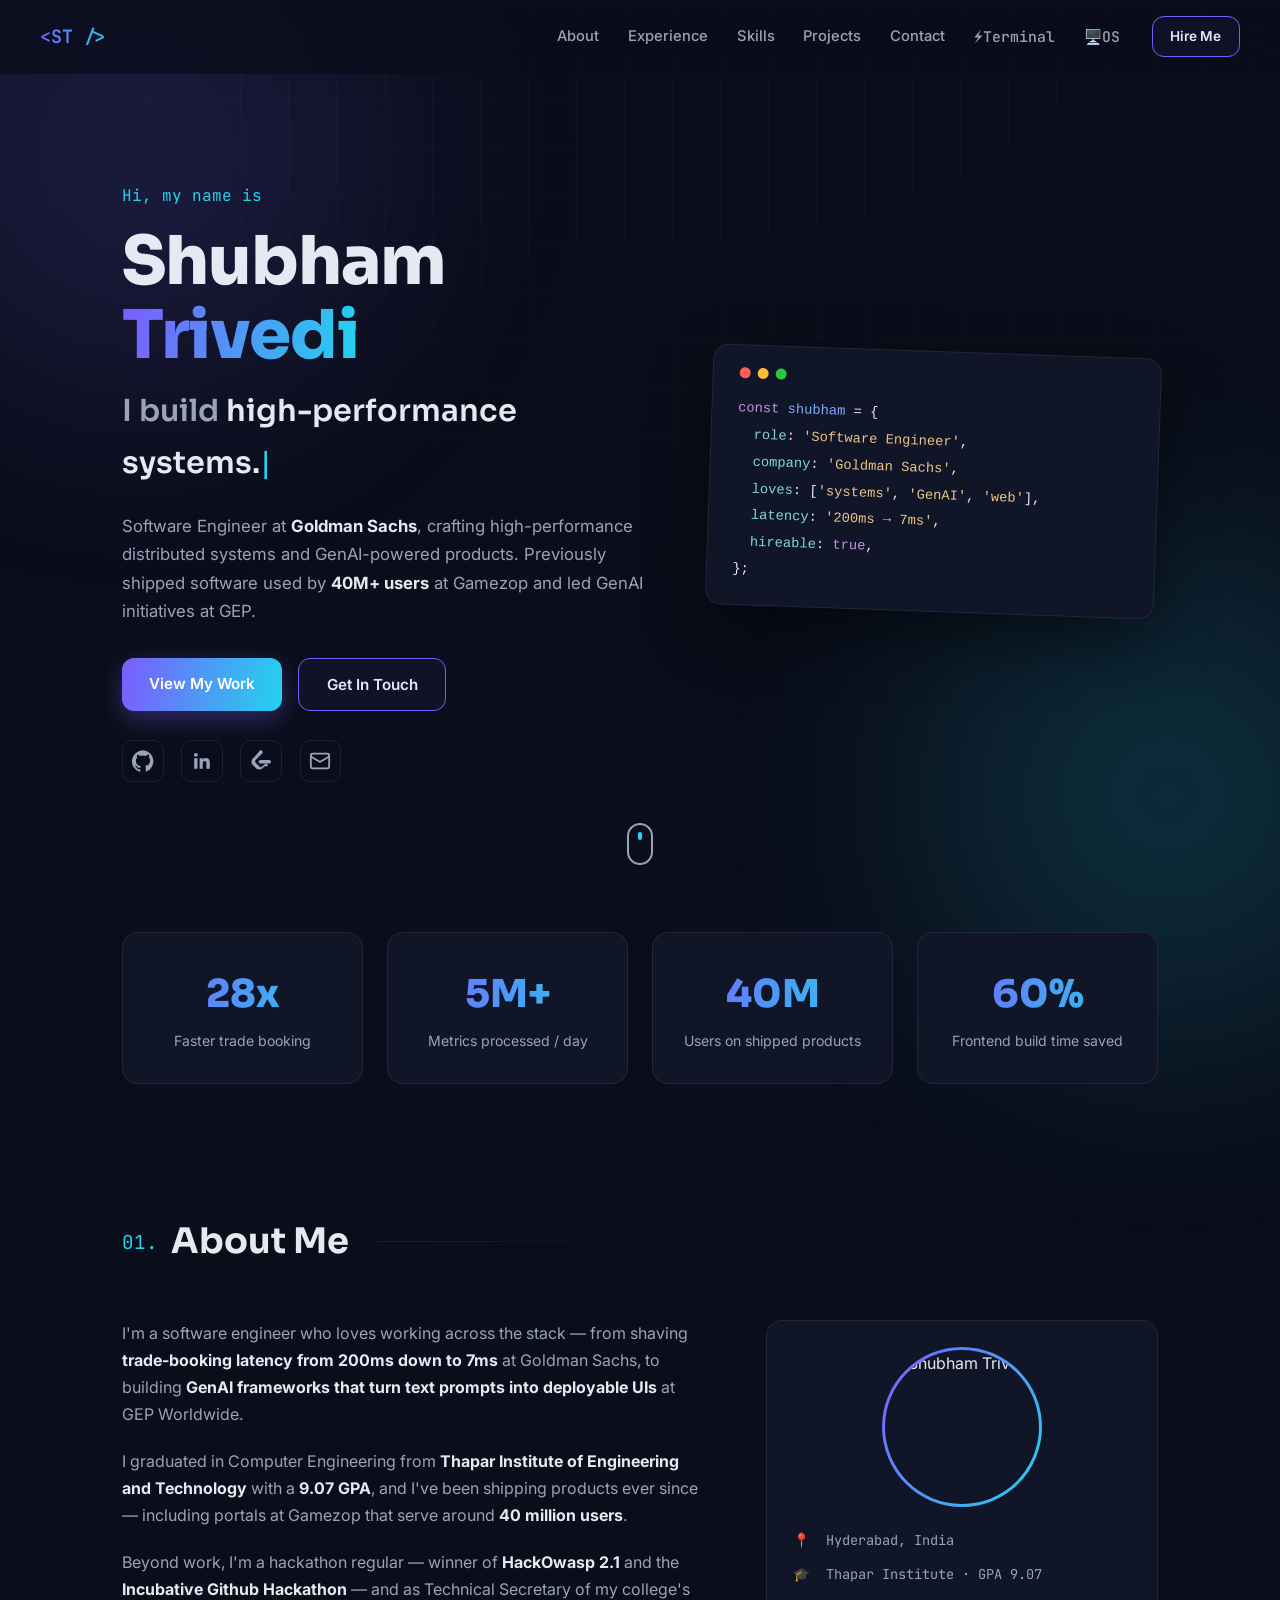
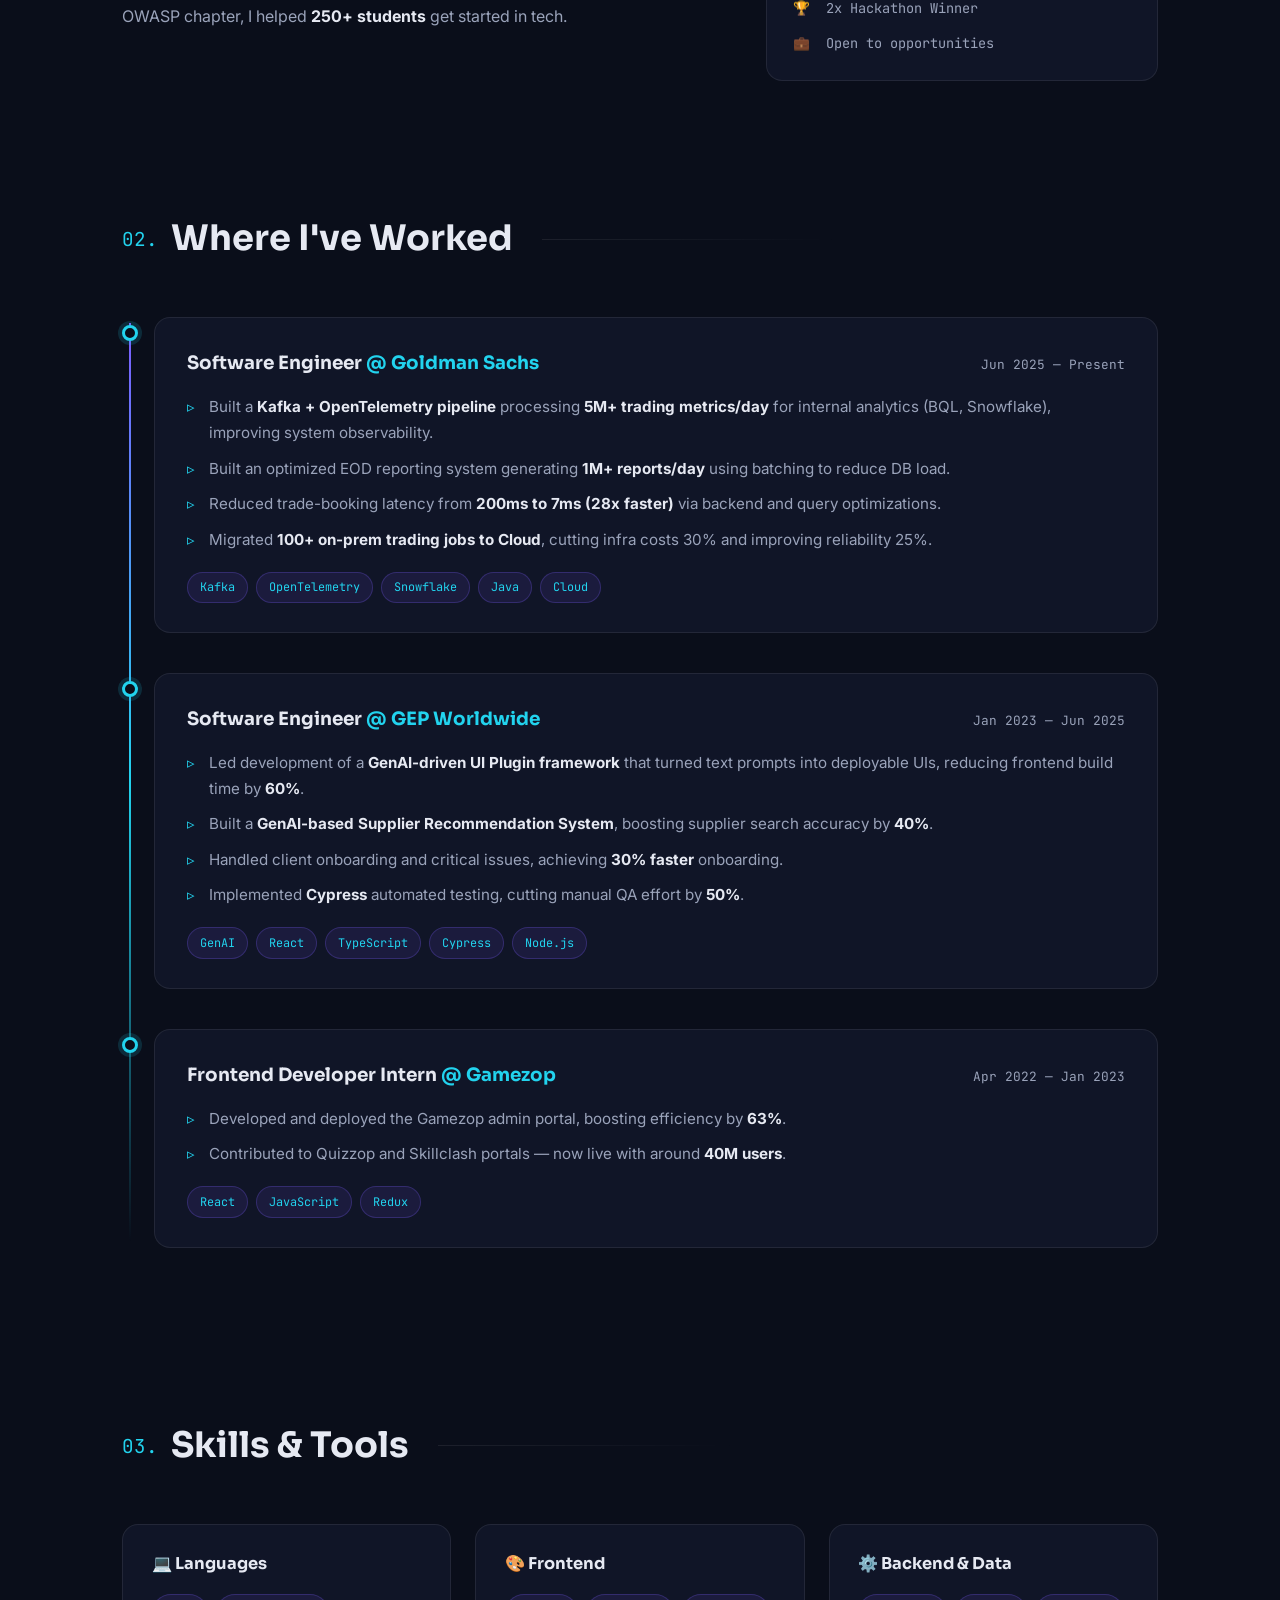
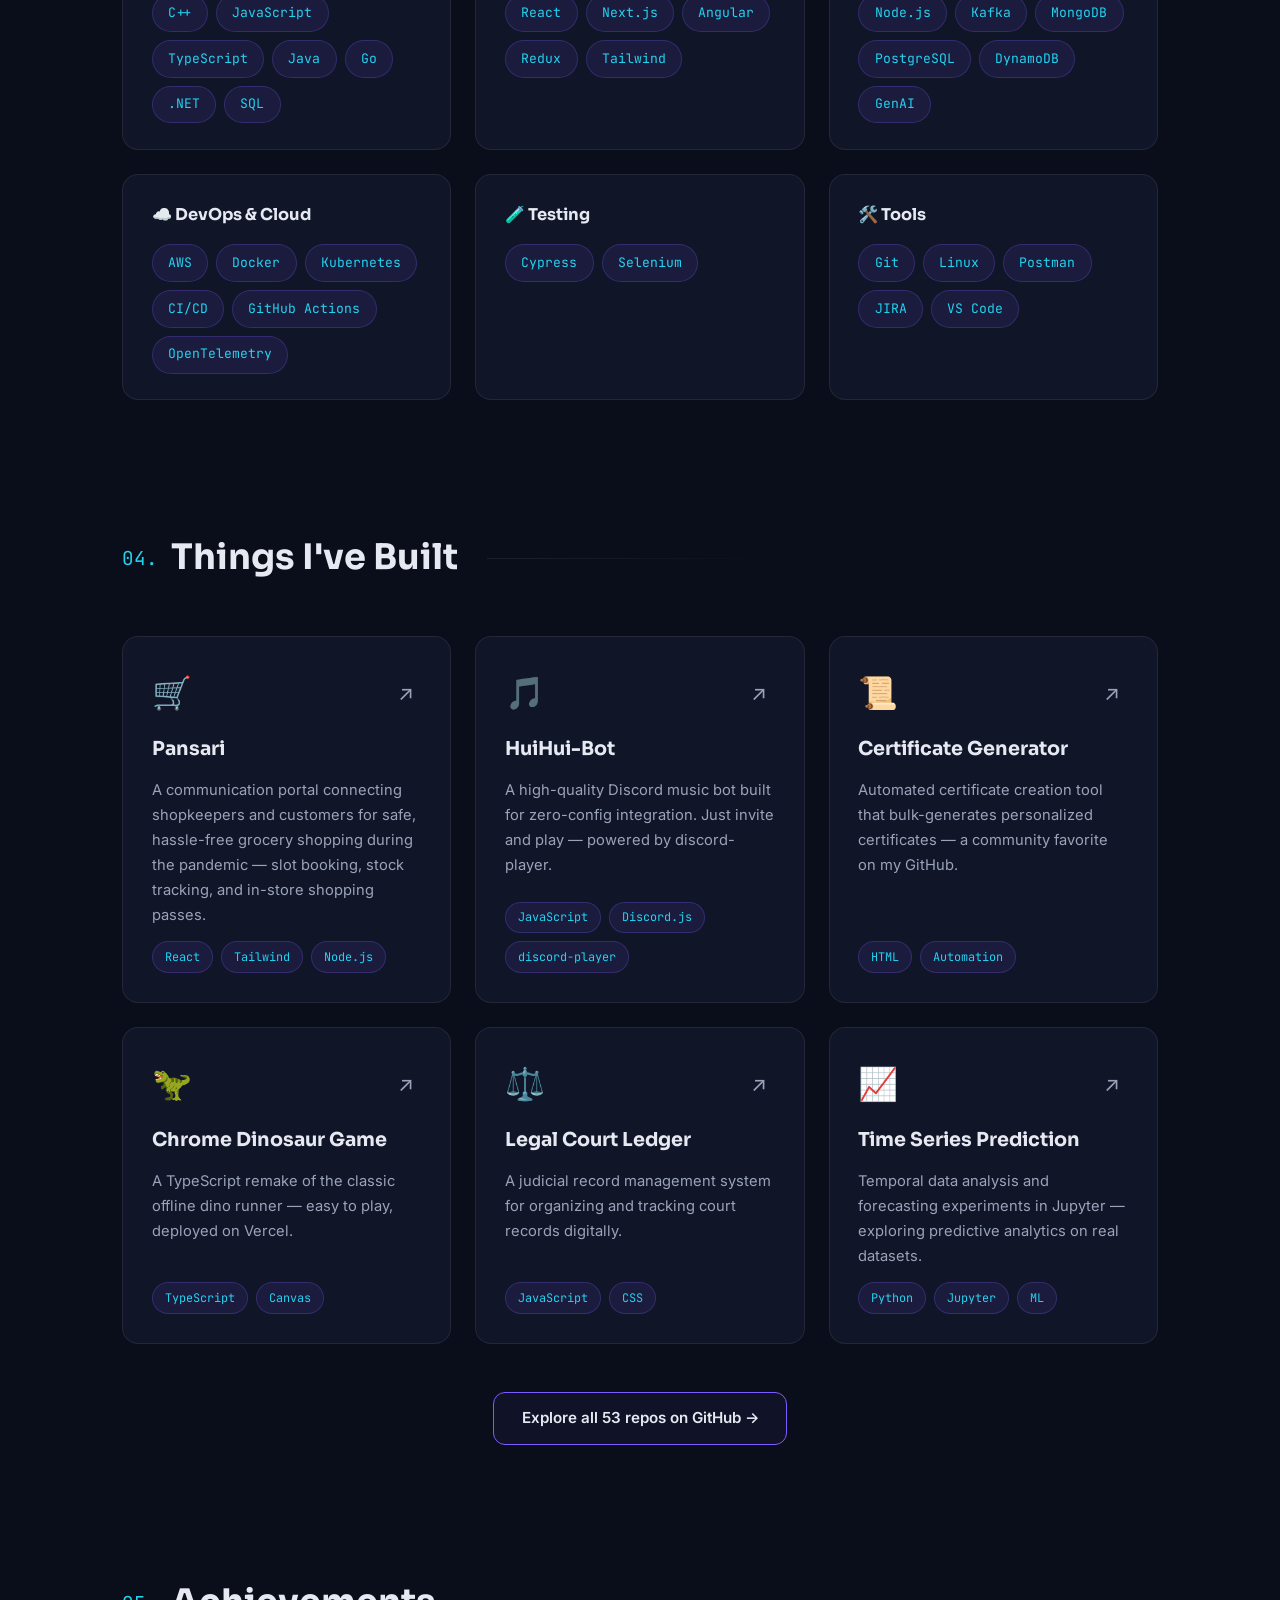
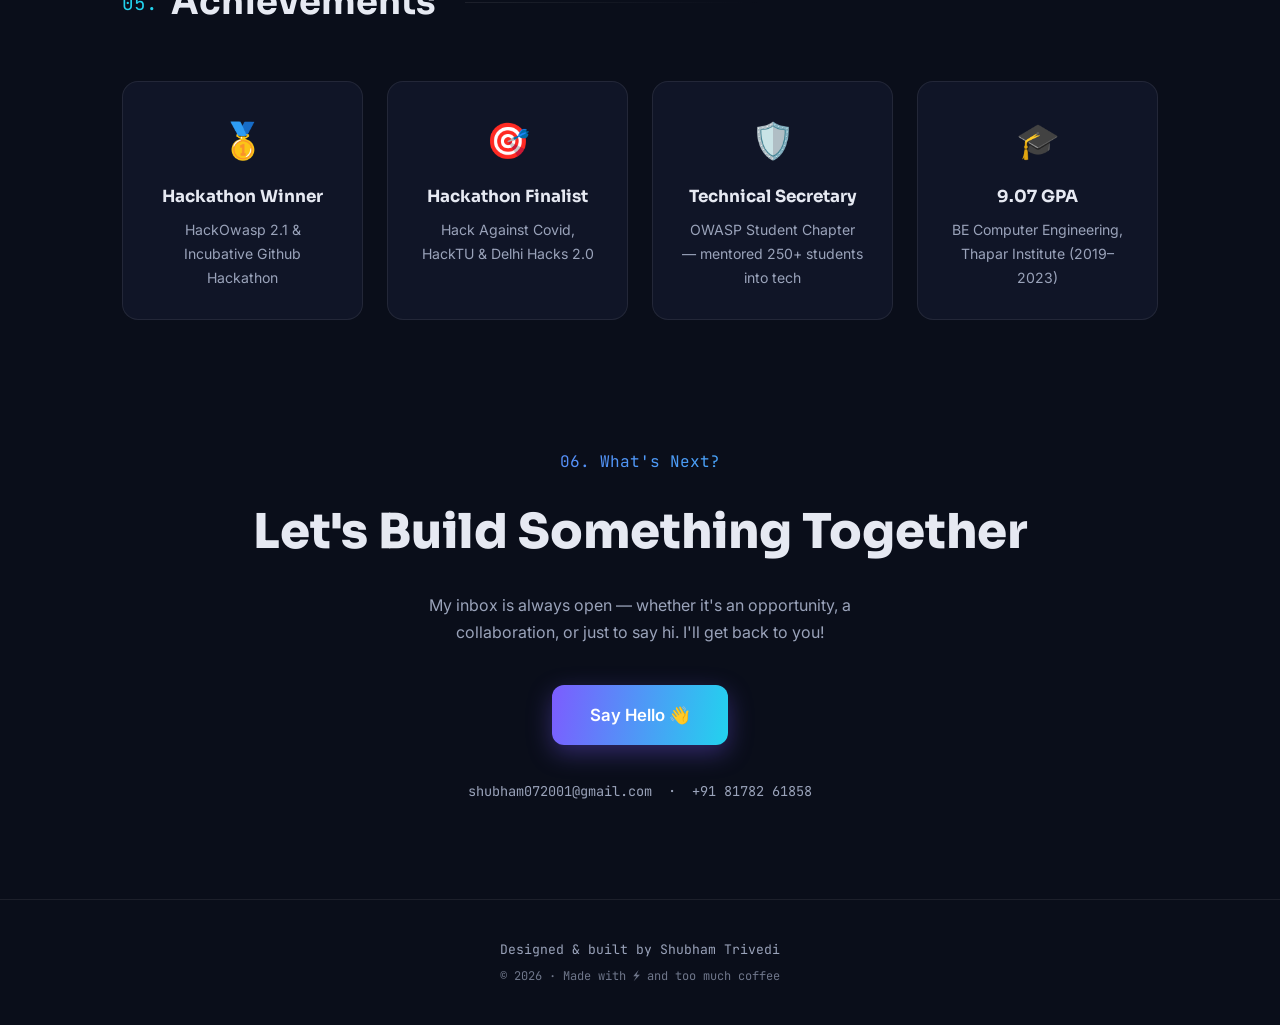
==== classic.html @ e71f54a2 "Portfolio: SHBM Terminal + SHBM-OS + Classic Co-Authored-By: Claude Fable 5 <noreply@anthropic.com>" ====
<!DOCTYPE html>
<html lang="en">
<head>
  <meta charset="UTF-8" />
  <meta name="viewport" content="width=device-width, initial-scale=1.0" />
  <title>Shubham Trivedi — Software Engineer</title>
  <meta name="description" content="Portfolio of Shubham Trivedi — Software Engineer at Goldman Sachs. Full-stack, distributed systems & GenAI." />
  <link rel="icon" href="data:image/svg+xml,<svg xmlns='http://www.w3.org/2000/svg' viewBox='0 0 100 100'><text y='.9em' font-size='90'>⚡</text></svg>" />
  <link rel="preconnect" href="https://fonts.googleapis.com" />
  <link rel="preconnect" href="https://fonts.gstatic.com" crossorigin />
  <link href="https://fonts.googleapis.com/css2?family=Sora:wght@400;600;700;800&family=Inter:wght@400;500;600&family=JetBrains+Mono:wght@400;600&display=swap" rel="stylesheet" />
  <link rel="stylesheet" href="style.css" />
</head>
<body>

  <!-- Animated background -->
  <div class="bg-grid" aria-hidden="true"></div>
  <div class="bg-blob blob-1" aria-hidden="true"></div>
  <div class="bg-blob blob-2" aria-hidden="true"></div>

  <!-- ============ NAVBAR ============ -->
  <header class="nav" id="navbar">
    <a href="#home" class="nav-logo">&lt;ST /&gt;</a>
    <nav class="nav-links" id="navLinks">
      <a href="#about">About</a>
      <a href="#experience">Experience</a>
      <a href="#skills">Skills</a>
      <a href="#projects">Projects</a>
      <a href="#contact">Contact</a>
      <a href="index.html" class="mono" title="Trading terminal mode">⚡Terminal</a>
      <a href="os.html" class="mono" title="Desktop OS mode">🖥️OS</a>
    </nav>
    <a class="btn btn-sm btn-outline" href="mailto:shubham072001@gmail.com">Hire Me</a>
    <button class="nav-burger" id="navBurger" aria-label="Menu"><span></span><span></span><span></span></button>
  </header>

  <main>

    <!-- ============ HERO ============ -->
    <section class="hero" id="home">
      <div class="hero-content reveal">
        <p class="hero-kicker mono">Hi, my name is</p>
        <h1 class="hero-name">Shubham <span class="grad">Trivedi</span></h1>
        <h2 class="hero-role">I build <span class="typed" id="typed"></span><span class="cursor">|</span></h2>
        <p class="hero-blurb">
          Software Engineer at <strong>Goldman Sachs</strong>, crafting high-performance
          distributed systems and GenAI-powered products. Previously shipped software
          used by <strong>40M+ users</strong> at Gamezop and led GenAI initiatives at GEP.
        </p>
        <div class="hero-actions">
          <a class="btn btn-primary" href="#projects">View My Work</a>
          <a class="btn btn-outline" href="mailto:shubham072001@gmail.com">Get In Touch</a>
        </div>
        <div class="socials">
          <a href="https://github.com/Greatgabbar" target="_blank" rel="noopener" aria-label="GitHub" title="GitHub">
            <svg viewBox="0 0 24 24" width="22" height="22" fill="currentColor"><path d="M12 .3a12 12 0 0 0-3.8 23.4c.6.1.8-.3.8-.6v-2c-3.3.7-4-1.6-4-1.6-.6-1.4-1.4-1.8-1.4-1.8-1-.7.1-.7.1-.7 1.2 0 1.9 1.2 1.9 1.2 1 1.8 2.8 1.3 3.4 1 .1-.8.4-1.3.8-1.6-2.7-.3-5.5-1.3-5.5-6 0-1.2.5-2.3 1.3-3.1-.1-.4-.6-1.6.1-3.2 0 0 1-.3 3.3 1.2a11.5 11.5 0 0 1 6 0C17.3 4.7 18.3 5 18.3 5c.7 1.6.2 2.8.1 3.2.8.8 1.3 1.9 1.3 3.1 0 4.7-2.8 5.7-5.5 6 .4.4.8 1.1.8 2.2v3.3c0 .3.2.7.8.6A12 12 0 0 0 12 .3"/></svg>
          </a>
          <a href="https://www.linkedin.com/in/shubhamtrivedi07/" target="_blank" rel="noopener" aria-label="LinkedIn" title="LinkedIn">
            <svg viewBox="0 0 24 24" width="22" height="22" fill="currentColor"><path d="M20.4 20.5h-3.6v-5.6c0-1.3 0-3-1.9-3s-2.1 1.4-2.1 2.9v5.7H9.4V9h3.4v1.6c.5-.9 1.6-1.9 3.4-1.9 3.6 0 4.3 2.4 4.3 5.5v6.3zM5.3 7.4a2.1 2.1 0 1 1 0-4.2 2.1 2.1 0 0 1 0 4.2zM7.1 20.5H3.5V9h3.6v11.5z"/></svg>
          </a>
          <a href="https://leetcode.com/GreatGabbar/" target="_blank" rel="noopener" aria-label="LeetCode" title="LeetCode">
            <svg viewBox="0 0 24 24" width="22" height="22" fill="currentColor"><path d="M16.1 17.6l-2.7 2.6a4.6 4.6 0 0 1-3.3 1.2 4.6 4.6 0 0 1-3.2-1.2l-4.1-4.2a4.7 4.7 0 0 1-1.2-3.3c0-1.3.4-2.4 1.2-3.2L7 5.3 10.5.9c.4-.4.9-.5 1.4-.5.6 0 1 .2 1.4.6.4.3.6.8.6 1.3 0 .6-.2 1-.6 1.4L10 7 6.2 10.9c-.4.4-.6.9-.6 1.5s.2 1.1.6 1.5l4.1 4.2c.4.4.9.6 1.5.6s1.1-.2 1.5-.6l2.7-2.6c.4-.4.9-.6 1.4-.6.6 0 1 .2 1.4.6.4.4.6.8.6 1.4 0 .5-.2 1-.6 1.3l.7-.6zm5-6.6h-9.9c-.5 0-1 .2-1.3.6-.4.3-.6.8-.6 1.3s.2 1 .6 1.4c.4.3.8.5 1.3.5h9.9c.5 0 1-.2 1.3-.5.4-.4.6-.9.6-1.4s-.2-1-.6-1.3a1.8 1.8 0 0 0-1.3-.6z"/></svg>
          </a>
          <a href="mailto:shubham072001@gmail.com" aria-label="Email" title="Email">
            <svg viewBox="0 0 24 24" width="22" height="22" fill="none" stroke="currentColor" stroke-width="2"><rect x="2" y="4" width="20" height="16" rx="2"/><path d="m2 7 10 6L22 7"/></svg>
          </a>
        </div>
      </div>
      <div class="hero-visual reveal" aria-hidden="true">
        <div class="code-card">
          <div class="code-dots"><i></i><i></i><i></i></div>
<pre class="mono"><code><span class="c-key">const</span> <span class="c-var">shubham</span> = {
  <span class="c-prop">role</span>: <span class="c-str">'Software Engineer'</span>,
  <span class="c-prop">company</span>: <span class="c-str">'Goldman Sachs'</span>,
  <span class="c-prop">loves</span>: [<span class="c-str">'systems'</span>, <span class="c-str">'GenAI'</span>, <span class="c-str">'web'</span>],
  <span class="c-prop">latency</span>: <span class="c-str">'200ms → 7ms'</span>,
  <span class="c-prop">hireable</span>: <span class="c-key">true</span>,
};</code></pre>
        </div>
      </div>
      <a class="scroll-hint" href="#about" aria-label="Scroll down"><span></span></a>
    </section>

    <!-- ============ STATS ============ -->
    <section class="stats reveal">
      <div class="stat"><span class="stat-num grad" data-count="28" data-suffix="x">0</span><span class="stat-label">Faster trade booking</span></div>
      <div class="stat"><span class="stat-num grad" data-count="5" data-suffix="M+">0</span><span class="stat-label">Metrics processed / day</span></div>
      <div class="stat"><span class="stat-num grad" data-count="40" data-suffix="M">0</span><span class="stat-label">Users on shipped products</span></div>
      <div class="stat"><span class="stat-num grad" data-count="60" data-suffix="%">0</span><span class="stat-label">Frontend build time saved</span></div>
    </section>

    <!-- ============ ABOUT ============ -->
    <section class="section" id="about">
      <h2 class="section-title reveal"><span class="mono section-index">01.</span> About Me</h2>
      <div class="about-grid">
        <div class="about-text reveal">
          <p>
            I'm a software engineer who loves working across the stack — from shaving
            <strong>trade-booking latency from 200ms down to 7ms</strong> at Goldman Sachs, to building
            <strong>GenAI frameworks that turn text prompts into deployable UIs</strong> at GEP Worldwide.
          </p>
          <p>
            I graduated in Computer Engineering from <strong>Thapar Institute of Engineering and Technology</strong>
            with a <strong>9.07 GPA</strong>, and I've been shipping products ever since — including portals at
            Gamezop that serve around <strong>40 million users</strong>.
          </p>
          <p>
            Beyond work, I'm a hackathon regular — winner of <strong>HackOwasp 2.1</strong> and the
            <strong>Incubative Github Hackathon</strong> — and as Technical Secretary of my college's OWASP
            chapter, I helped <strong>250+ students</strong> get started in tech.
          </p>
        </div>
        <div class="about-card reveal">
          <img class="avatar" src="https://avatars.githubusercontent.com/u/63102346?v=4" alt="Shubham Trivedi" />
          <div class="about-facts mono">
            <div><span>📍</span> Hyderabad, India</div>
            <div><span>🎓</span> Thapar Institute · GPA 9.07</div>
            <div><span>🏆</span> 2x Hackathon Winner</div>
            <div><span>💼</span> Open to opportunities</div>
          </div>
        </div>
      </div>
    </section>

    <!-- ============ EXPERIENCE ============ -->
    <section class="section" id="experience">
      <h2 class="section-title reveal"><span class="mono section-index">02.</span> Where I've Worked</h2>
      <div class="timeline">

        <article class="tl-item reveal">
          <div class="tl-dot"></div>
          <div class="tl-card">
            <header class="tl-head">
              <h3>Software Engineer <span class="tl-company">@ Goldman Sachs</span></h3>
              <span class="tl-date mono">Jun 2025 — Present</span>
            </header>
            <ul>
              <li>Built a <strong>Kafka + OpenTelemetry pipeline</strong> processing <strong>5M+ trading metrics/day</strong> for internal analytics (BQL, Snowflake), improving system observability.</li>
              <li>Built an optimized EOD reporting system generating <strong>1M+ reports/day</strong> using batching to reduce DB load.</li>
              <li>Reduced trade-booking latency from <strong>200ms to 7ms (28x faster)</strong> via backend and query optimizations.</li>
              <li>Migrated <strong>100+ on-prem trading jobs to Cloud</strong>, cutting infra costs 30% and improving reliability 25%.</li>
            </ul>
            <div class="tags"><span>Kafka</span><span>OpenTelemetry</span><span>Snowflake</span><span>Java</span><span>Cloud</span></div>
          </div>
        </article>

        <article class="tl-item reveal">
          <div class="tl-dot"></div>
          <div class="tl-card">
            <header class="tl-head">
              <h3>Software Engineer <span class="tl-company">@ GEP Worldwide</span></h3>
              <span class="tl-date mono">Jan 2023 — Jun 2025</span>
            </header>
            <ul>
              <li>Led development of a <strong>GenAI-driven UI Plugin framework</strong> that turned text prompts into deployable UIs, reducing frontend build time by <strong>60%</strong>.</li>
              <li>Built a <strong>GenAI-based Supplier Recommendation System</strong>, boosting supplier search accuracy by <strong>40%</strong>.</li>
              <li>Handled client onboarding and critical issues, achieving <strong>30% faster</strong> onboarding.</li>
              <li>Implemented <strong>Cypress</strong> automated testing, cutting manual QA effort by <strong>50%</strong>.</li>
            </ul>
            <div class="tags"><span>GenAI</span><span>React</span><span>TypeScript</span><span>Cypress</span><span>Node.js</span></div>
          </div>
        </article>

        <article class="tl-item reveal">
          <div class="tl-dot"></div>
          <div class="tl-card">
            <header class="tl-head">
              <h3>Frontend Developer Intern <span class="tl-company">@ Gamezop</span></h3>
              <span class="tl-date mono">Apr 2022 — Jan 2023</span>
            </header>
            <ul>
              <li>Developed and deployed the Gamezop admin portal, boosting efficiency by <strong>63%</strong>.</li>
              <li>Contributed to Quizzop and Skillclash portals — now live with around <strong>40M users</strong>.</li>
            </ul>
            <div class="tags"><span>React</span><span>JavaScript</span><span>Redux</span></div>
          </div>
        </article>

      </div>
    </section>

    <!-- ============ SKILLS ============ -->
    <section class="section" id="skills">
      <h2 class="section-title reveal"><span class="mono section-index">03.</span> Skills &amp; Tools</h2>
      <div class="skills-grid">
        <div class="skill-group reveal">
          <h3>💻 Languages</h3>
          <div class="tags lg"><span>C++</span><span>JavaScript</span><span>TypeScript</span><span>Java</span><span>Go</span><span>.NET</span><span>SQL</span></div>
        </div>
        <div class="skill-group reveal">
          <h3>🎨 Frontend</h3>
          <div class="tags lg"><span>React</span><span>Next.js</span><span>Angular</span><span>Redux</span><span>Tailwind</span></div>
        </div>
        <div class="skill-group reveal">
          <h3>⚙️ Backend &amp; Data</h3>
          <div class="tags lg"><span>Node.js</span><span>Kafka</span><span>MongoDB</span><span>PostgreSQL</span><span>DynamoDB</span><span>GenAI</span></div>
        </div>
        <div class="skill-group reveal">
          <h3>☁️ DevOps &amp; Cloud</h3>
          <div class="tags lg"><span>AWS</span><span>Docker</span><span>Kubernetes</span><span>CI/CD</span><span>GitHub Actions</span><span>OpenTelemetry</span></div>
        </div>
        <div class="skill-group reveal">
          <h3>🧪 Testing</h3>
          <div class="tags lg"><span>Cypress</span><span>Selenium</span></div>
        </div>
        <div class="skill-group reveal">
          <h3>🛠️ Tools</h3>
          <div class="tags lg"><span>Git</span><span>Linux</span><span>Postman</span><span>JIRA</span><span>VS Code</span></div>
        </div>
      </div>
    </section>

    <!-- ============ PROJECTS ============ -->
    <section class="section" id="projects">
      <h2 class="section-title reveal"><span class="mono section-index">04.</span> Things I've Built</h2>
      <div class="projects-grid">

        <article class="project-card reveal">
          <div class="project-top">
            <span class="project-icon">🛒</span>
            <div class="project-links">
              <a href="https://github.com/Greatgabbar" target="_blank" rel="noopener" aria-label="GitHub repo">↗</a>
            </div>
          </div>
          <h3>Pansari</h3>
          <p>A communication portal connecting shopkeepers and customers for safe, hassle-free grocery shopping during the pandemic — slot booking, stock tracking, and in-store shopping passes.</p>
          <div class="tags"><span>React</span><span>Tailwind</span><span>Node.js</span></div>
        </article>

        <article class="project-card reveal">
          <div class="project-top">
            <span class="project-icon">🎵</span>
            <div class="project-links">
              <a href="https://discord.com/oauth2/authorize?client_id=816994233557844039&scope=bot" target="_blank" rel="noopener" aria-label="Invite bot">↗</a>
            </div>
          </div>
          <h3>HuiHui-Bot</h3>
          <p>A high-quality Discord music bot built for zero-config integration. Just invite and play — powered by discord-player.</p>
          <div class="tags"><span>JavaScript</span><span>Discord.js</span><span>discord-player</span></div>
        </article>

        <article class="project-card reveal">
          <div class="project-top">
            <span class="project-icon">📜</span>
            <div class="project-links">
              <a href="https://github.com/Greatgabbar/Certificate-Generator" target="_blank" rel="noopener" aria-label="GitHub repo">↗</a>
            </div>
          </div>
          <h3>Certificate Generator</h3>
          <p>Automated certificate creation tool that bulk-generates personalized certificates — a community favorite on my GitHub.</p>
          <div class="tags"><span>HTML</span><span>Automation</span></div>
        </article>

        <article class="project-card reveal">
          <div class="project-top">
            <span class="project-icon">🦖</span>
            <div class="project-links">
              <a href="https://github.com/Greatgabbar/Chrome-dinosaur-game" target="_blank" rel="noopener" aria-label="GitHub repo">↗</a>
            </div>
          </div>
          <h3>Chrome Dinosaur Game</h3>
          <p>A TypeScript remake of the classic offline dino runner — easy to play, deployed on Vercel.</p>
          <div class="tags"><span>TypeScript</span><span>Canvas</span></div>
        </article>

        <article class="project-card reveal">
          <div class="project-top">
            <span class="project-icon">⚖️</span>
            <div class="project-links">
              <a href="https://github.com/Greatgabbar/Legal-Court-Ledger" target="_blank" rel="noopener" aria-label="GitHub repo">↗</a>
            </div>
          </div>
          <h3>Legal Court Ledger</h3>
          <p>A judicial record management system for organizing and tracking court records digitally.</p>
          <div class="tags"><span>JavaScript</span><span>CSS</span></div>
        </article>

        <article class="project-card reveal">
          <div class="project-top">
            <span class="project-icon">📈</span>
            <div class="project-links">
              <a href="https://github.com/Greatgabbar/TimeSeriesPrediction" target="_blank" rel="noopener" aria-label="GitHub repo">↗</a>
            </div>
          </div>
          <h3>Time Series Prediction</h3>
          <p>Temporal data analysis and forecasting experiments in Jupyter — exploring predictive analytics on real datasets.</p>
          <div class="tags"><span>Python</span><span>Jupyter</span><span>ML</span></div>
        </article>

      </div>
      <div class="center reveal">
        <a class="btn btn-outline" href="https://github.com/Greatgabbar?tab=repositories" target="_blank" rel="noopener">Explore all 53 repos on GitHub →</a>
      </div>
    </section>

    <!-- ============ ACHIEVEMENTS ============ -->
    <section class="section" id="achievements">
      <h2 class="section-title reveal"><span class="mono section-index">05.</span> Achievements</h2>
      <div class="achievements-grid">
        <div class="ach-card reveal"><span class="ach-icon">🥇</span><h3>Hackathon Winner</h3><p>HackOwasp 2.1 &amp; Incubative Github Hackathon</p></div>
        <div class="ach-card reveal"><span class="ach-icon">🎯</span><h3>Hackathon Finalist</h3><p>Hack Against Covid, HackTU &amp; Delhi Hacks 2.0</p></div>
        <div class="ach-card reveal"><span class="ach-icon">🛡️</span><h3>Technical Secretary</h3><p>OWASP Student Chapter — mentored 250+ students into tech</p></div>
        <div class="ach-card reveal"><span class="ach-icon">🎓</span><h3>9.07 GPA</h3><p>BE Computer Engineering, Thapar Institute (2019–2023)</p></div>
      </div>
    </section>

    <!-- ============ CONTACT ============ -->
    <section class="section contact" id="contact">
      <p class="mono grad reveal contact-kicker">06. What's Next?</p>
      <h2 class="contact-title reveal">Let's Build Something Together</h2>
      <p class="contact-blurb reveal">
        My inbox is always open — whether it's an opportunity, a collaboration,
        or just to say hi. I'll get back to you!
      </p>
      <div class="reveal">
        <a class="btn btn-primary btn-lg" href="mailto:shubham072001@gmail.com">Say Hello 👋</a>
      </div>
      <div class="contact-meta mono reveal">
        <a href="mailto:shubham072001@gmail.com">shubham072001@gmail.com</a>
        <span>·</span>
        <a href="tel:+918178261858">+91 81782 61858</a>
      </div>
    </section>

  </main>

  <footer class="footer mono">
    <p>Designed &amp; built by Shubham Trivedi</p>
    <p class="footer-sub">© 2026 · Made with ⚡ and too much coffee</p>
  </footer>

  <script src="script.js"></script>
</body>
</html>
---- style.css ----
/* ============================================================
   ✨ CUSTOMIZE ME — change these variables to re-theme the site
   ============================================================ */
:root {
  --bg: #0a0e1a;             /* page background */
  --bg-soft: #101527;        /* cards / navbar */
  --bg-softer: #161d33;      /* hover states */
  --text: #e6e9f2;           /* main text */
  --text-dim: #9aa3ba;       /* secondary text */
  --accent-1: #7c5cff;       /* gradient start (violet) */
  --accent-2: #22d3ee;       /* gradient end (cyan) */
  --border: rgba(255, 255, 255, 0.08);
  --font-display: 'Sora', sans-serif;
  --font-body: 'Inter', sans-serif;
  --font-mono: 'JetBrains Mono', monospace;
  --radius: 16px;
  --maxw: 1100px;
}

/* ============ RESET & BASE ============ */
* { margin: 0; padding: 0; box-sizing: border-box; }
html { scroll-behavior: smooth; }
body {
  background: var(--bg);
  color: var(--text);
  font-family: var(--font-body);
  line-height: 1.7;
  overflow-x: hidden;
}
::selection { background: var(--accent-1); color: #fff; }
a { color: inherit; text-decoration: none; }
img { max-width: 100%; display: block; }
.mono { font-family: var(--font-mono); }
.grad {
  background: linear-gradient(100deg, var(--accent-1), var(--accent-2));
  -webkit-background-clip: text;
  background-clip: text;
  -webkit-text-fill-color: transparent;
  color: transparent;
}
.center { text-align: center; margin-top: 3rem; }

/* Scrollbar */
::-webkit-scrollbar { width: 10px; }
::-webkit-scrollbar-track { background: var(--bg); }
::-webkit-scrollbar-thumb { background: var(--bg-softer); border-radius: 5px; }
::-webkit-scrollbar-thumb:hover { background: var(--accent-1); }

/* ============ BACKGROUND FX ============ */
.bg-grid {
  position: fixed; inset: 0; z-index: -2; pointer-events: none;
  background-image:
    linear-gradient(rgba(255,255,255,0.025) 1px, transparent 1px),
    linear-gradient(90deg, rgba(255,255,255,0.025) 1px, transparent 1px);
  background-size: 48px 48px;
  mask-image: radial-gradient(ellipse 80% 60% at 50% 0%, #000 40%, transparent 100%);
  -webkit-mask-image: radial-gradient(ellipse 80% 60% at 50% 0%, #000 40%, transparent 100%);
}
.bg-blob {
  position: fixed; z-index: -1; pointer-events: none;
  width: 480px; height: 480px; border-radius: 50%;
  filter: blur(120px); opacity: 0.16;
  animation: drift 24s ease-in-out infinite alternate;
}
.blob-1 { background: var(--accent-1); top: -10%; left: -8%; }
.blob-2 { background: var(--accent-2); bottom: -15%; right: -10%; animation-delay: -12s; }
@keyframes drift {
  from { transform: translate(0, 0) scale(1); }
  to   { transform: translate(80px, 60px) scale(1.15); }
}

/* ============ NAVBAR ============ */
.nav {
  position: fixed; top: 0; left: 0; right: 0; z-index: 100;
  display: flex; align-items: center; gap: 2rem;
  padding: 1rem 2.5rem;
  backdrop-filter: blur(14px);
  -webkit-backdrop-filter: blur(14px);
  background: rgba(10, 14, 26, 0.7);
  border-bottom: 1px solid transparent;
  transition: border-color 0.3s, box-shadow 0.3s;
}
.nav.scrolled { border-color: var(--border); box-shadow: 0 8px 32px rgba(0,0,0,0.35); }
.nav-logo {
  font-family: var(--font-mono); font-weight: 600; font-size: 1.15rem;
  background: linear-gradient(100deg, var(--accent-1), var(--accent-2));
  -webkit-background-clip: text; background-clip: text;
  -webkit-text-fill-color: transparent;
}
.nav-links { display: flex; gap: 1.8rem; margin-left: auto; }
.nav-links a {
  font-size: 0.92rem; color: var(--text-dim); font-weight: 500;
  transition: color 0.2s;
}
.nav-links a:hover { color: var(--text); }
.nav-burger { display: none; background: none; border: 0; cursor: pointer; flex-direction: column; gap: 5px; padding: 6px; }
.nav-burger span { width: 24px; height: 2px; background: var(--text); border-radius: 2px; transition: 0.3s; }

/* ============ BUTTONS ============ */
.btn {
  display: inline-block; font-weight: 600; font-size: 0.95rem;
  padding: 0.8rem 1.7rem; border-radius: 12px; cursor: pointer;
  transition: transform 0.2s, box-shadow 0.2s, background 0.2s;
}
.btn:hover { transform: translateY(-2px); }
.btn-primary {
  background: linear-gradient(100deg, var(--accent-1), var(--accent-2));
  color: #fff;
  box-shadow: 0 8px 24px rgba(124, 92, 255, 0.35);
}
.btn-primary:hover { box-shadow: 0 12px 32px rgba(124, 92, 255, 0.5); }
.btn-outline {
  border: 1px solid var(--accent-1); color: var(--text);
  background: rgba(124, 92, 255, 0.06);
}
.btn-outline:hover { background: rgba(124, 92, 255, 0.15); }
.btn-sm { padding: 0.5rem 1.1rem; font-size: 0.85rem; }
.btn-lg { padding: 1rem 2.4rem; font-size: 1.05rem; }

/* ============ HERO ============ */
.hero {
  min-height: 100vh; max-width: var(--maxw); margin: 0 auto;
  padding: 8rem 2rem 4rem;
  display: grid; grid-template-columns: 1.2fr 1fr; gap: 3rem;
  align-items: center; position: relative;
}
.hero-kicker { color: var(--accent-2); font-size: 1rem; margin-bottom: 1rem; }
.hero-name {
  font-family: var(--font-display); font-size: clamp(2.6rem, 6vw, 4.2rem);
  font-weight: 800; line-height: 1.1; letter-spacing: -1px;
}
.hero-role {
  font-family: var(--font-display); font-size: clamp(1.3rem, 3vw, 1.9rem);
  font-weight: 600; color: var(--text-dim); margin: 0.8rem 0 1.4rem;
}
.typed { color: var(--text); }
.cursor { color: var(--accent-2); animation: blink 1s step-end infinite; font-weight: 400; }
@keyframes blink { 50% { opacity: 0; } }
.hero-blurb { max-width: 540px; color: var(--text-dim); font-size: 1.05rem; }
.hero-blurb strong { color: var(--text); }
.hero-actions { display: flex; gap: 1rem; margin: 2rem 0 1.8rem; flex-wrap: wrap; }
.socials { display: flex; gap: 1.1rem; }
.socials a {
  color: var(--text-dim); padding: 0.55rem;
  border: 1px solid var(--border); border-radius: 10px;
  display: inline-flex; transition: 0.25s;
}
.socials a:hover { color: var(--accent-2); border-color: var(--accent-2); transform: translateY(-3px); }

/* Hero code card */
.code-card {
  background: var(--bg-soft); border: 1px solid var(--border);
  border-radius: var(--radius); padding: 1.4rem 1.6rem;
  box-shadow: 0 24px 64px rgba(0,0,0,0.45);
  transform: rotate(2deg);
  transition: transform 0.4s;
}
.code-card:hover { transform: rotate(0deg) scale(1.02); }
.code-dots { display: flex; gap: 7px; margin-bottom: 1rem; }
.code-dots i { width: 11px; height: 11px; border-radius: 50%; background: #ff5f57; }
.code-dots i:nth-child(2) { background: #febc2e; }
.code-dots i:nth-child(3) { background: #28c840; }
.code-card pre { overflow-x: auto; font-size: 0.86rem; line-height: 1.8; }
.c-key { color: #c792ea; }
.c-var { color: #82aaff; }
.c-prop { color: #7fdbca; }
.c-str { color: #ecc48d; }

.scroll-hint {
  position: absolute; bottom: 2.2rem; left: 50%; transform: translateX(-50%);
  width: 26px; height: 42px; border: 2px solid var(--text-dim); border-radius: 14px;
}
.scroll-hint span {
  position: absolute; top: 7px; left: 50%; transform: translateX(-50%);
  width: 4px; height: 8px; border-radius: 2px; background: var(--accent-2);
  animation: scrolldot 1.8s ease-in-out infinite;
}
@keyframes scrolldot { 0% { opacity: 1; top: 7px; } 70% { opacity: 0; top: 22px; } 100% { opacity: 0; } }

/* ============ STATS ============ */
.stats {
  max-width: var(--maxw); margin: 0 auto; padding: 2rem;
  display: grid; grid-template-columns: repeat(4, 1fr); gap: 1.5rem;
}
.stat {
  text-align: center; padding: 1.8rem 1rem;
  background: var(--bg-soft); border: 1px solid var(--border); border-radius: var(--radius);
  transition: transform 0.25s, border-color 0.25s;
}
.stat:hover { transform: translateY(-4px); border-color: var(--accent-1); }
.stat-num { display: block; font-family: var(--font-display); font-size: 2.4rem; font-weight: 800; }
.stat-label { color: var(--text-dim); font-size: 0.88rem; }

/* ============ SECTIONS ============ */
.section { max-width: var(--maxw); margin: 0 auto; padding: 6rem 2rem 2rem; }
.section-title {
  font-family: var(--font-display); font-size: clamp(1.7rem, 4vw, 2.2rem);
  font-weight: 700; margin-bottom: 3rem;
  display: flex; align-items: center; gap: 0.8rem;
}
.section-index { color: var(--accent-2); font-size: 1.2rem; font-weight: 400; }
.section-title::after {
  content: ''; flex: 1; height: 1px; max-width: 300px;
  background: linear-gradient(90deg, var(--border), transparent);
  margin-left: 1rem;
}

/* ============ ABOUT ============ */
.about-grid { display: grid; grid-template-columns: 1.5fr 1fr; gap: 3.5rem; align-items: start; }
.about-text p { margin-bottom: 1.2rem; color: var(--text-dim); }
.about-text strong { color: var(--text); }
.about-card {
  background: var(--bg-soft); border: 1px solid var(--border);
  border-radius: var(--radius); padding: 1.6rem; text-align: center;
}
.avatar {
  width: 160px; height: 160px; border-radius: 50%; margin: 0 auto 1.4rem;
  border: 3px solid transparent;
  background: linear-gradient(var(--bg-soft), var(--bg-soft)) padding-box,
              linear-gradient(120deg, var(--accent-1), var(--accent-2)) border-box;
}
.about-facts { text-align: left; font-size: 0.85rem; color: var(--text-dim); display: grid; gap: 0.7rem; }
.about-facts span { margin-right: 0.5rem; }

/* ============ TIMELINE ============ */
.timeline { position: relative; padding-left: 2rem; }
.timeline::before {
  content: ''; position: absolute; left: 7px; top: 6px; bottom: 6px; width: 2px;
  background: linear-gradient(180deg, var(--accent-1), var(--accent-2), transparent);
}
.tl-item { position: relative; margin-bottom: 2.5rem; }
.tl-dot {
  position: absolute; left: -2rem; top: 8px; width: 16px; height: 16px;
  border-radius: 50%; background: var(--bg);
  border: 3px solid var(--accent-2);
  box-shadow: 0 0 0 4px rgba(34, 211, 238, 0.15);
}
.tl-card {
  background: var(--bg-soft); border: 1px solid var(--border);
  border-radius: var(--radius); padding: 1.8rem 2rem;
  transition: transform 0.25s, border-color 0.25s;
}
.tl-card:hover { transform: translateX(6px); border-color: var(--accent-1); }
.tl-head { display: flex; justify-content: space-between; align-items: baseline; flex-wrap: wrap; gap: 0.4rem; margin-bottom: 1rem; }
.tl-head h3 { font-family: var(--font-display); font-size: 1.15rem; font-weight: 700; }
.tl-company { color: var(--accent-2); }
.tl-date { font-size: 0.8rem; color: var(--text-dim); }
.tl-card ul { list-style: none; display: grid; gap: 0.6rem; margin-bottom: 1.2rem; }
.tl-card li { color: var(--text-dim); padding-left: 1.4rem; position: relative; font-size: 0.95rem; }
.tl-card li::before { content: '▹'; position: absolute; left: 0; color: var(--accent-2); }
.tl-card li strong { color: var(--text); }

/* ============ TAGS ============ */
.tags { display: flex; flex-wrap: wrap; gap: 0.5rem; }
.tags span {
  font-family: var(--font-mono); font-size: 0.74rem;
  padding: 0.3rem 0.75rem; border-radius: 999px;
  background: rgba(124, 92, 255, 0.1); color: var(--accent-2);
  border: 1px solid rgba(124, 92, 255, 0.25);
}
.tags.lg span { font-size: 0.82rem; padding: 0.42rem 0.95rem; }

/* ============ SKILLS ============ */
.skills-grid { display: grid; grid-template-columns: repeat(auto-fit, minmax(300px, 1fr)); gap: 1.5rem; }
.skill-group {
  background: var(--bg-soft); border: 1px solid var(--border);
  border-radius: var(--radius); padding: 1.6rem 1.8rem;
  transition: transform 0.25s, border-color 0.25s;
}
.skill-group:hover { transform: translateY(-4px); border-color: var(--accent-1); }
.skill-group h3 { font-family: var(--font-display); font-size: 1.02rem; margin-bottom: 1rem; }

/* ============ PROJECTS ============ */
.projects-grid { display: grid; grid-template-columns: repeat(auto-fit, minmax(310px, 1fr)); gap: 1.5rem; }
.project-card {
  background: var(--bg-soft); border: 1px solid var(--border);
  border-radius: var(--radius); padding: 1.8rem;
  display: flex; flex-direction: column; gap: 0.8rem;
  transition: transform 0.25s, border-color 0.25s, box-shadow 0.25s;
}
.project-card:hover {
  transform: translateY(-6px); border-color: var(--accent-1);
  box-shadow: 0 20px 48px rgba(0,0,0,0.4);
}
.project-top { display: flex; justify-content: space-between; align-items: center; }
.project-icon { font-size: 2rem; }
.project-links a {
  font-size: 1.3rem; color: var(--text-dim); transition: 0.2s;
  padding: 0.2rem 0.5rem; border-radius: 8px;
}
.project-links a:hover { color: var(--accent-2); background: var(--bg-softer); }
.project-card h3 { font-family: var(--font-display); font-size: 1.2rem; font-weight: 700; }
.project-card p { color: var(--text-dim); font-size: 0.92rem; flex: 1; }

/* ============ ACHIEVEMENTS ============ */
.achievements-grid { display: grid; grid-template-columns: repeat(auto-fit, minmax(240px, 1fr)); gap: 1.5rem; }
.ach-card {
  background: var(--bg-soft); border: 1px solid var(--border);
  border-radius: var(--radius); padding: 1.8rem; text-align: center;
  transition: transform 0.25s, border-color 0.25s;
}
.ach-card:hover { transform: translateY(-4px); border-color: var(--accent-2); }
.ach-icon { font-size: 2.2rem; display: block; margin-bottom: 0.8rem; }
.ach-card h3 { font-family: var(--font-display); font-size: 1.05rem; margin-bottom: 0.4rem; }
.ach-card p { color: var(--text-dim); font-size: 0.88rem; }

/* ============ CONTACT ============ */
.contact { text-align: center; padding-bottom: 6rem; }
.contact-kicker { font-size: 1rem; margin-bottom: 1rem; }
.contact-title { font-family: var(--font-display); font-size: clamp(2rem, 5vw, 3rem); font-weight: 800; margin-bottom: 1.2rem; }
.contact-blurb { color: var(--text-dim); max-width: 520px; margin: 0 auto 2.4rem; }
.contact-meta { margin-top: 2.2rem; color: var(--text-dim); font-size: 0.85rem; display: flex; gap: 1rem; justify-content: center; flex-wrap: wrap; }
.contact-meta a:hover { color: var(--accent-2); }

/* ============ FOOTER ============ */
.footer { text-align: center; padding: 2.4rem 1rem; border-top: 1px solid var(--border); font-size: 0.82rem; color: var(--text-dim); }
.footer-sub { margin-top: 0.3rem; font-size: 0.75rem; opacity: 0.7; }

/* ============ SCROLL REVEAL ============ */
.reveal { opacity: 0; transform: translateY(28px); transition: opacity 0.7s ease, transform 0.7s ease; }
.reveal.visible { opacity: 1; transform: translateY(0); }

/* ============ RESPONSIVE ============ */
@media (max-width: 900px) {
  .hero { grid-template-columns: 1fr; padding-top: 7rem; text-align: left; }
  .hero-visual { display: none; }
  .stats { grid-template-columns: repeat(2, 1fr); }
  .about-grid { grid-template-columns: 1fr; }
  .about-card { max-width: 340px; margin: 0 auto; }
}
@media (max-width: 700px) {
  .nav { padding: 0.9rem 1.2rem; gap: 1rem; }
  .nav-links {
    position: fixed; top: 60px; right: 0; flex-direction: column;
    background: var(--bg-soft); border: 1px solid var(--border);
    border-radius: 0 0 0 var(--radius);
    padding: 1.5rem 2.5rem; gap: 1.2rem;
    transform: translateX(110%); transition: transform 0.3s;
  }
  .nav-links.open { transform: translateX(0); }
  .nav-burger { display: flex; margin-left: auto; }
  .nav > .btn { display: none; }
  .section { padding: 4rem 1.3rem 1rem; }
  .stats { grid-template-columns: repeat(2, 1fr); padding: 1.3rem; }
  .timeline { padding-left: 1.6rem; }
  .tl-dot { left: -1.6rem; }
}
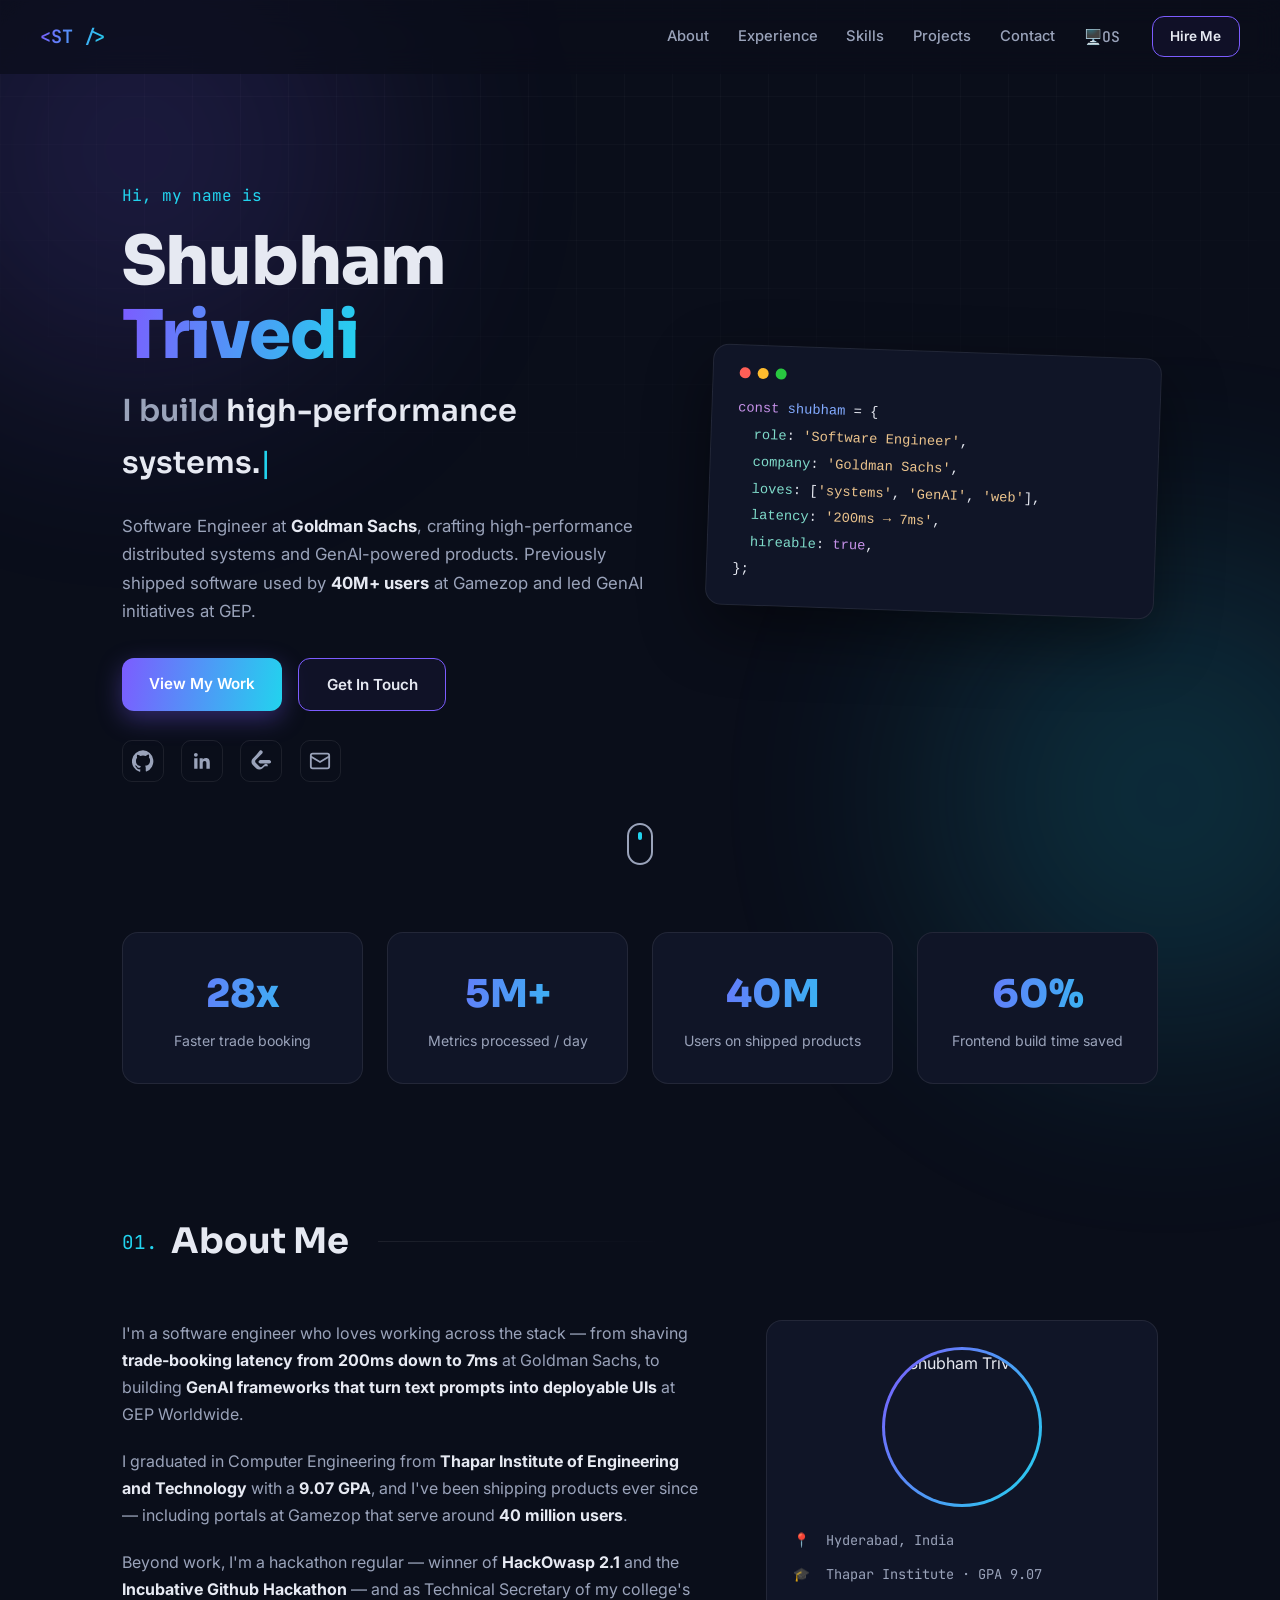
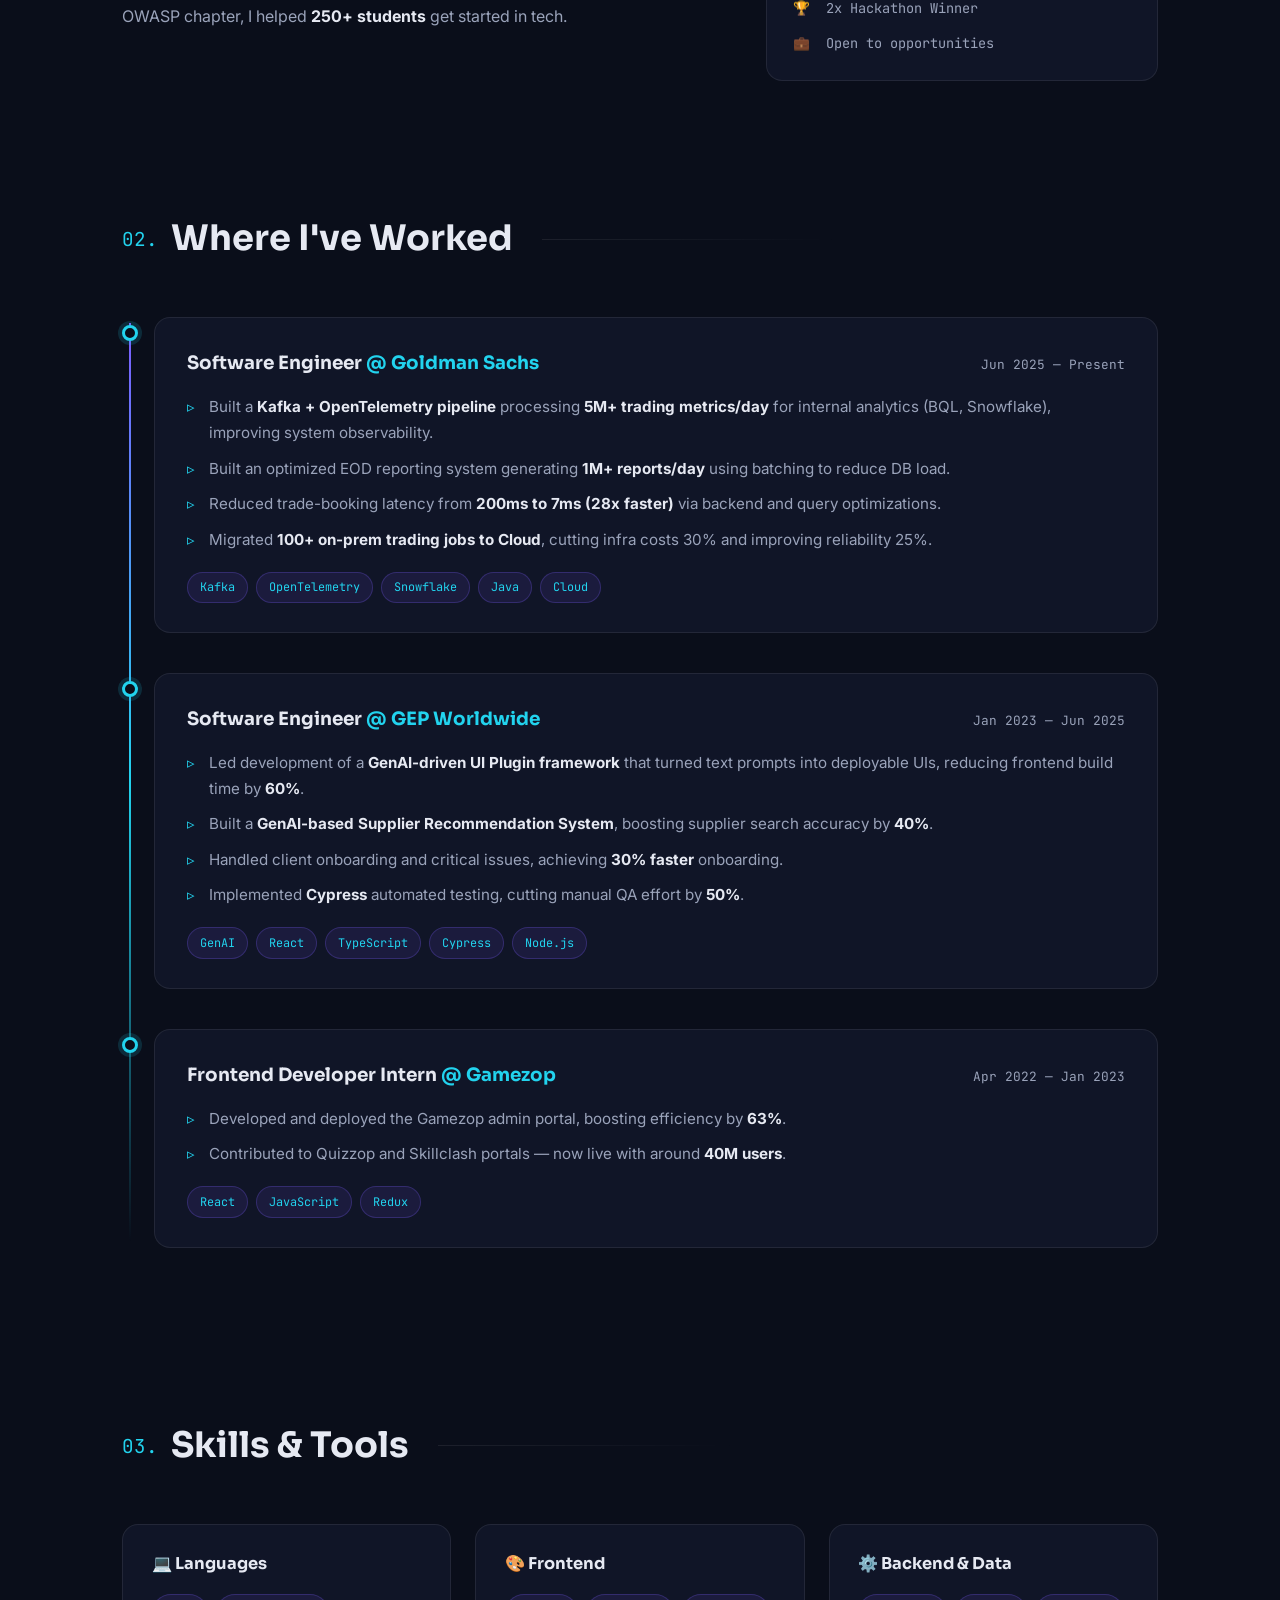
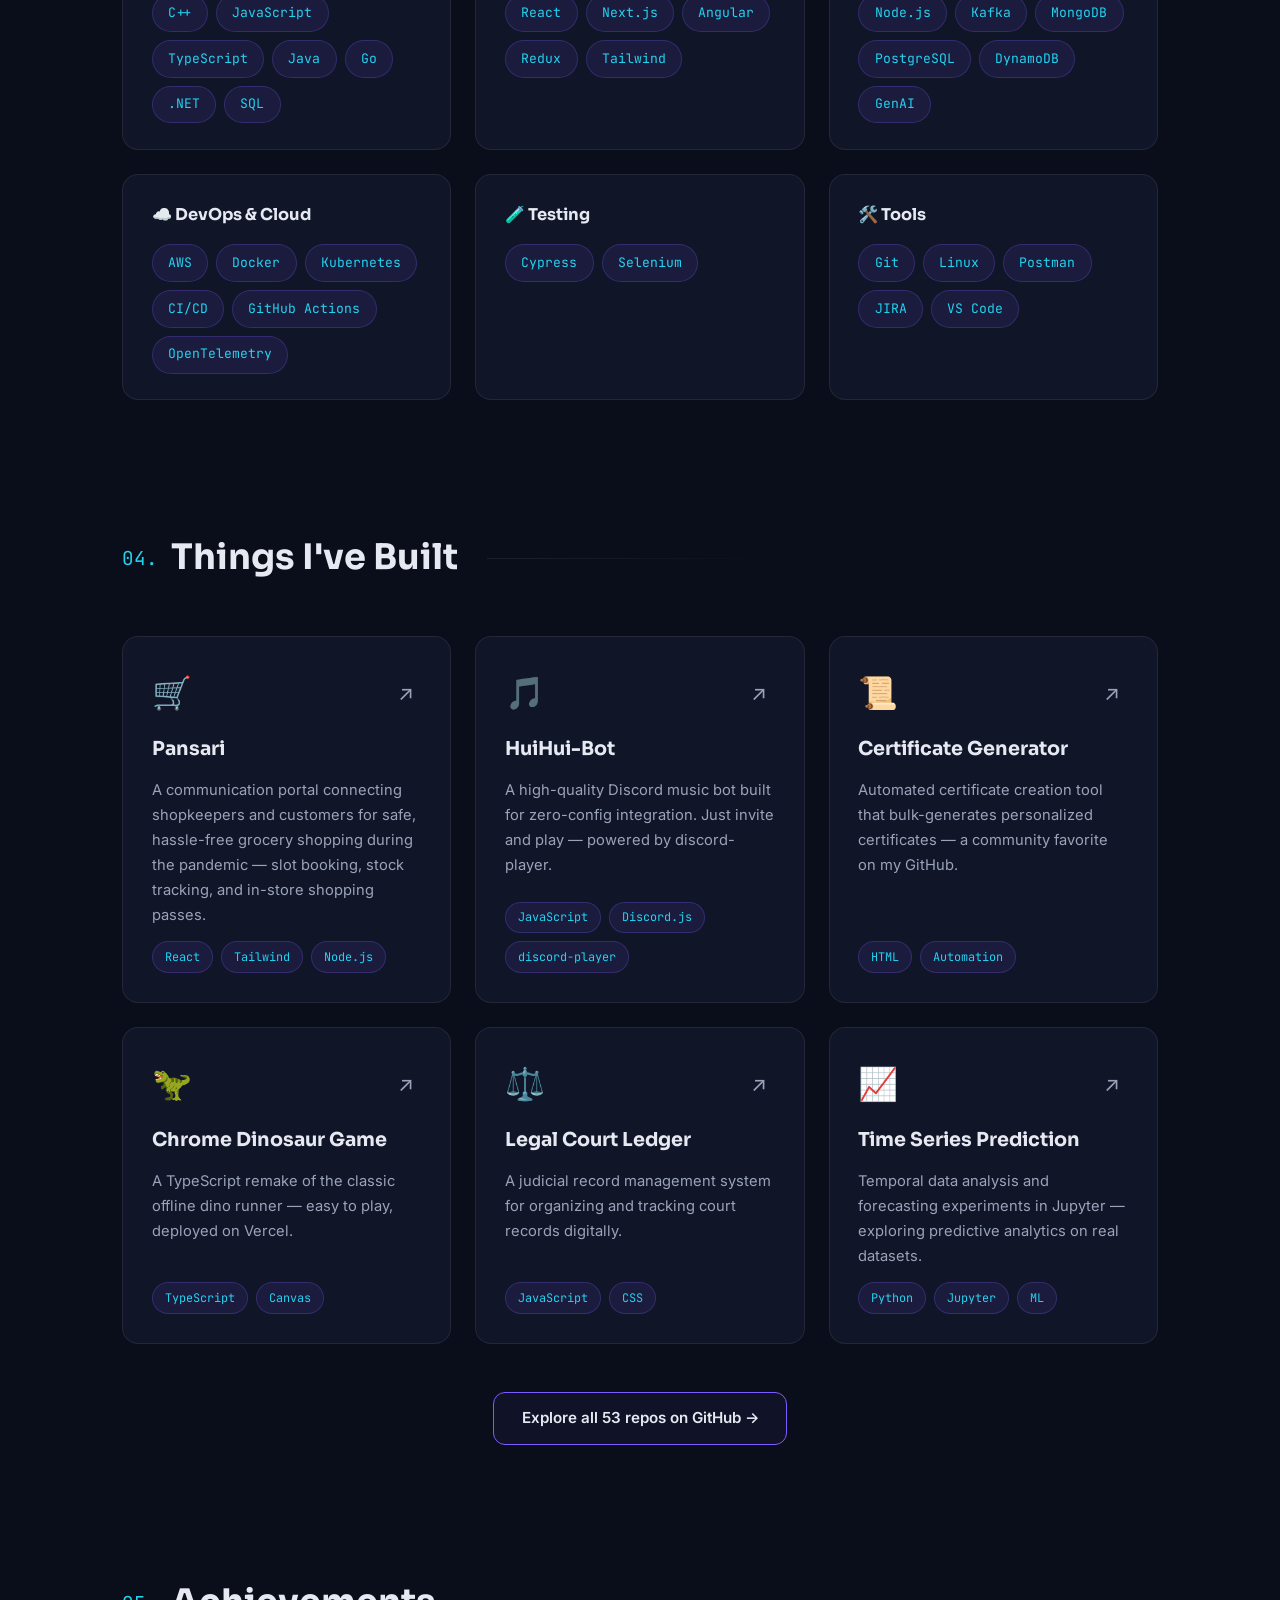
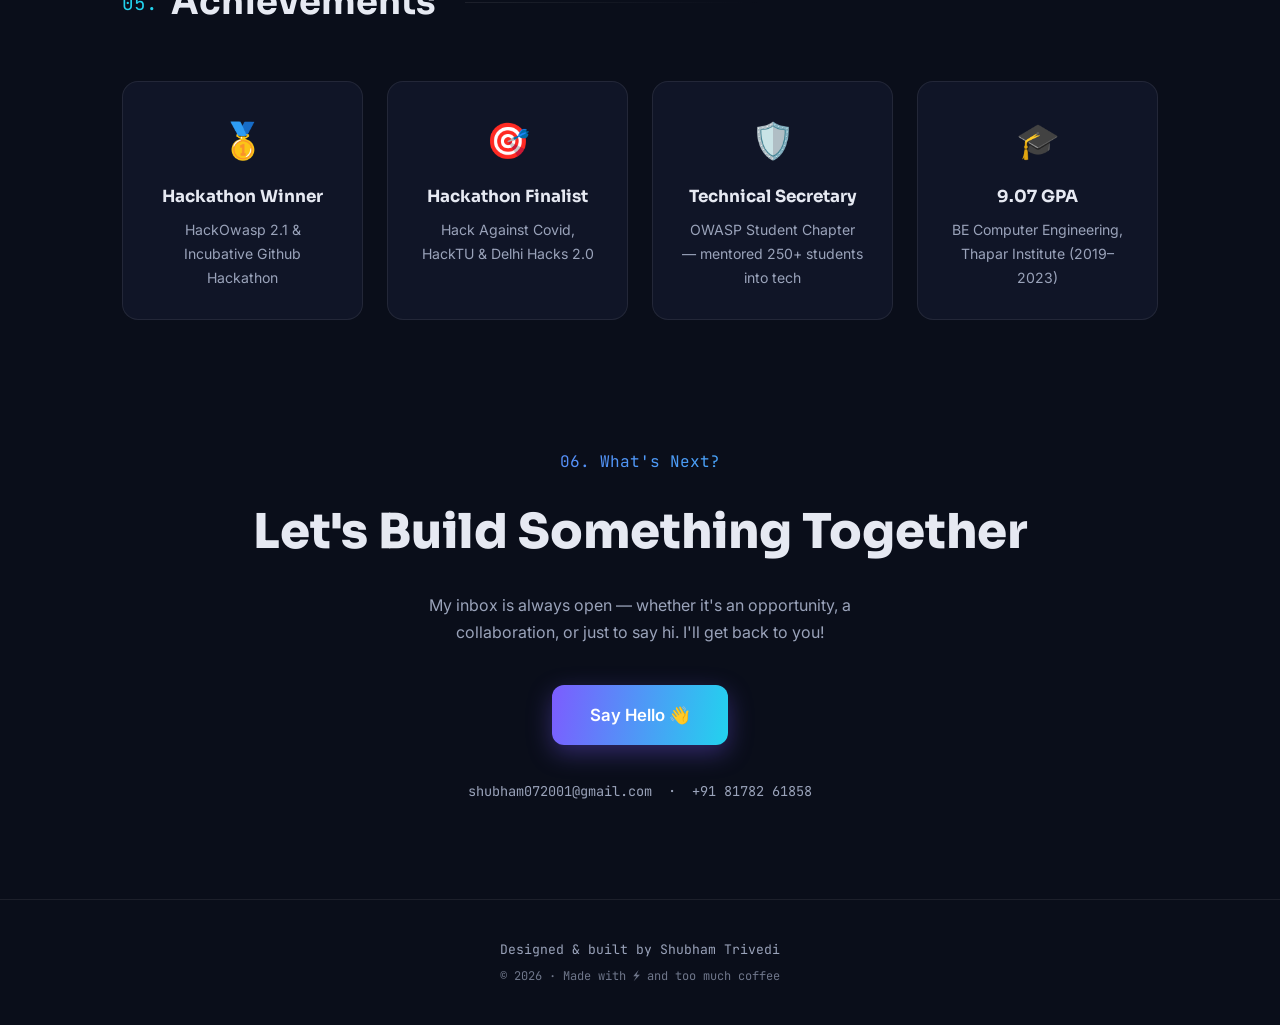
==== commit 01f86585: "Merge everything into SHBM-OS: login screen, resume.pdf viewer, trading terminal & classic as apps, " ====
--- a/classic.html
+++ b/classic.html
@@ -27,8 +27,7 @@
       <a href="#skills">Skills</a>
       <a href="#projects">Projects</a>
       <a href="#contact">Contact</a>
-      <a href="index.html" class="mono" title="Trading terminal mode">⚡Terminal</a>
-      <a href="os.html" class="mono" title="Desktop OS mode">🖥️OS</a>
+      <a href="index.html" class="mono" title="Back to SHBM-OS">🖥️OS</a>
     </nav>
     <a class="btn btn-sm btn-outline" href="mailto:shubham072001@gmail.com">Hire Me</a>
     <button class="nav-burger" id="navBurger" aria-label="Menu"><span></span><span></span><span></span></button>
